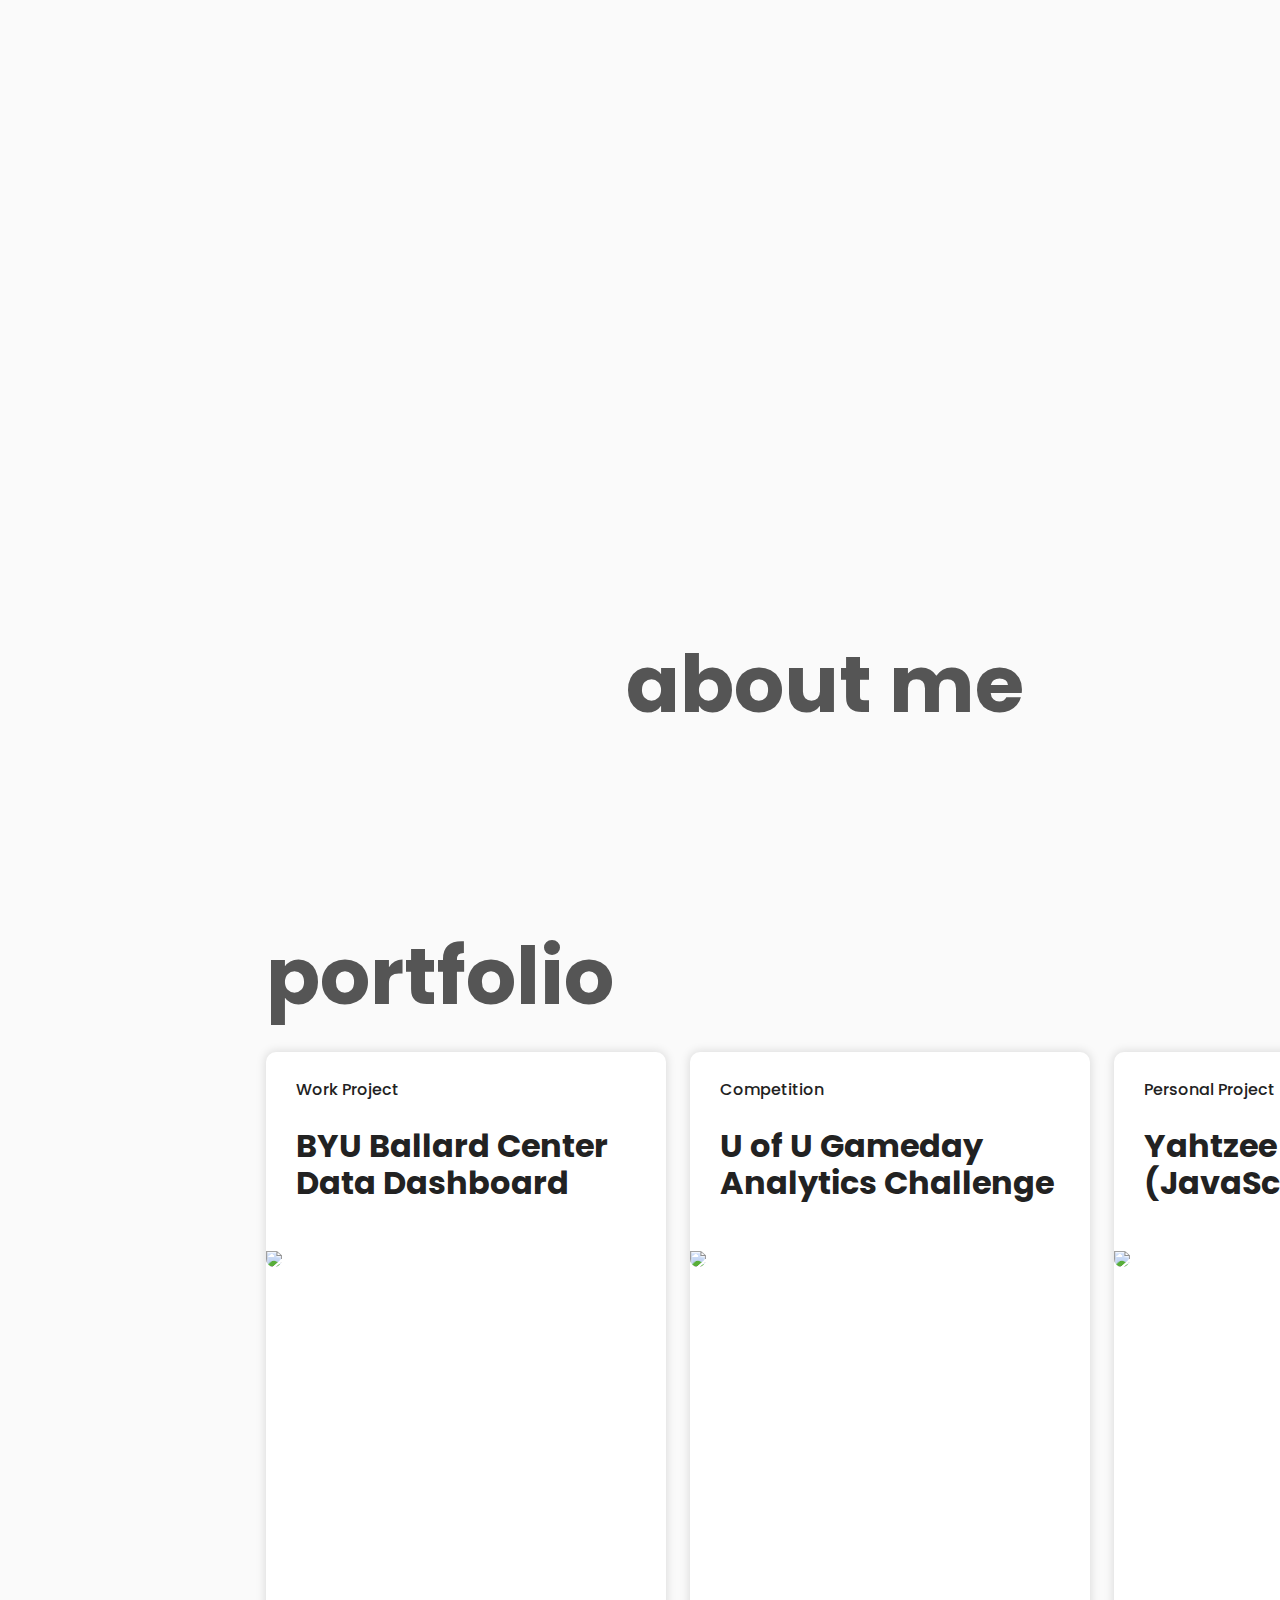
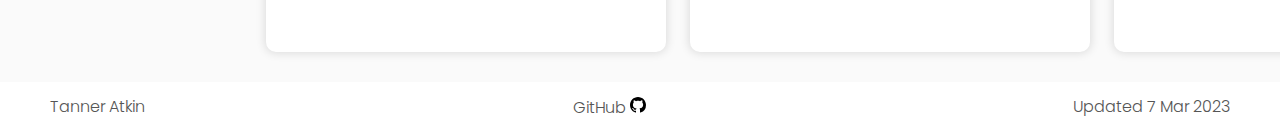
==== index.html @ 79a977b0 "load site" ====
<!DOCTYPE html>
<html lang="en">

<head>
  <meta charset="UTF-8">
  <meta http-equiv="X-UA-Compatible" content="IE=edge">
  <meta name="viewport" content="width=device-width, initial-scale=1.0">
  <link rel="preconnect" href="https://fonts.googleapis.com">
  <link rel="preconnect" href="https://fonts.gstatic.com" crossorigin>
  <link
    href="https://fonts.googleapis.com/css2?family=Lora:ital,wght@0,400;0,500;0,600;0,700;1,400;1,500;1,600;1,700&family=Poppins:ital,wght@0,100;0,200;0,300;0,400;0,500;0,600;0,700;0,800;0,900;1,100;1,200;1,300;1,400;1,500;1,600;1,700;1,800;1,900&display=swap"
    rel="stylesheet">
  <link rel="stylesheet" href="normalize.css">
  <link rel="stylesheet" href="style.css">
  <script src="script.js"></script>
  <title>Title</title>
</head>

<body onload="traceName()">
  <svg class="nameTrace" viewBox="0 0 632 94" fill="none" xmlns="http://www.w3.org/2000/svg">
    <clippath id="svgClip">
      <path
        d="M613.352 81H630.352V48.4C630.352 33.4 621.752 24.6 608.852 24.6C601.352 24.6 595.352 27.9 591.952 32.6V25.2H574.852V81H591.952V50.7C591.952 43.1 596.152 38.9 602.652 38.9C609.152 38.9 613.352 43.1 613.352 50.7V81Z" />
      <path
        d="M545.36 81H562.46V25.2H545.36V81ZM553.96 19.4C559.96 19.4 564.06 15.3 564.06 10.2C564.06 4.99999 559.96 0.899994 553.96 0.899994C547.86 0.899994 543.76 4.99999 543.76 10.2C543.76 15.3 547.86 19.4 553.96 19.4Z" />
      <path
        d="M483.544 81H500.644V57.6L517.644 81H538.844L515.444 53.2L538.644 25.2H517.544L500.644 47.9V7H483.544V81Z" />
      <path
        d="M445.619 61.6C445.619 76.1 453.719 81 465.319 81H474.019V66.5H467.919C464.119 66.5 462.719 65.1 462.719 61.8V39.4H473.919V25.2H462.719V11.6H445.619V25.2H438.819V39.4H445.619V61.6Z" />
      <path
        d="M371.648 53C371.648 70.6 382.548 81.8 396.148 81.8C404.448 81.8 410.348 78 413.448 73.1V81H430.548V25.2H413.448V33.1C410.448 28.2 404.548 24.4 396.248 24.4C382.548 24.4 371.648 35.4 371.648 53ZM413.448 53.1C413.448 62 407.748 66.9 401.248 66.9C394.848 66.9 389.048 61.9 389.048 53C389.048 44.1 394.848 39.3 401.248 39.3C407.748 39.3 413.448 44.2 413.448 53.1Z" />
      <path
        d="M328.183 55.1C328.183 45.5 332.883 42.7 340.983 42.7H345.683V24.6C338.183 24.6 332.083 28.6 328.183 34.5V25.2H311.083V81H328.183V55.1Z" />
      <path
        d="M220.579 81H237.579V48.4C237.579 33.4 228.979 24.6 216.079 24.6C208.579 24.6 202.579 27.9 199.179 32.6V25.2H182.079V81H199.179V50.7C199.179 43.1 203.379 38.9 209.879 38.9C216.379 38.9 220.579 43.1 220.579 50.7V81Z" />
      <path
        d="M153.196 81H170.196V48.4C170.196 33.4 161.596 24.6 148.696 24.6C141.196 24.6 135.196 27.9 131.796 32.6V25.2H114.696V81H131.796V50.7C131.796 43.1 135.996 38.9 142.496 38.9C148.996 38.9 153.196 43.1 153.196 50.7V81Z" />
      <path
        d="M28.6 81C17 81 8.90001 76.1 8.90001 61.6V39.4H2.10001V25.2H8.90001V11.6H26V25.2H37.2V39.4H26V61.8C26 65.1 27.4 66.5 31.2 66.5H37.3V81H28.6Z" />
      <path
        d="M43.425 53C43.425 70.6 54.325 81.8 67.925 81.8C76.225 81.8 82.125 78 85.225 73.1V81H102.325V25.2H85.225V33.1C82.225 28.2 76.325 24.4 68.025 24.4C54.325 24.4 43.425 35.4 43.425 53ZM85.225 53.1C85.225 62 79.525 66.9 73.025 66.9C66.625 66.9 60.825 61.9 60.825 53C60.825 44.1 66.625 39.3 73.025 39.3C79.525 39.3 85.225 44.2 85.225 53.1Z" />
      <path
        d="M274.062 38.1C279.762 38.1 284.562 41.6 284.562 47.7H263.162C264.162 41.5 268.462 38.1 274.062 38.1ZM300.762 62.5H282.562C281.162 65.5 278.462 67.9 273.662 67.9C268.162 67.9 263.662 64.5 263.062 57.2H301.762C301.962 55.5 302.062 53.8 302.062 52.2C302.062 35.2 290.562 24.4 274.262 24.4C257.662 24.4 246.062 35.4 246.062 53.1C246.062 70.8 257.862 81.8 274.262 81.8C288.162 81.8 298.062 73.4 300.762 62.5Z" />
    </clippath>
    <path id="layer1_ft1" clip-path="url(#svgClip)" pathLength="1" stroke-width="17.5" class="layer1 reverse"
      d="M39.8003 73.7499L29.9 73.7499C22.2 73.7499 17.45 70.5999 17.45 61.6999V10.1233" />
    <path id="layer1_ft2" clip-path="url(#svgClip)" pathLength="1" stroke-width="14.2" class="layer1"
      d="M0.771192 32.2945L38.6075 32.2945" />
    <path id="layer1_fa2" clip-path="url(#svgClip)" pathLength="1" stroke-width="17.1" class="layer1"
      d="M93.7791 23.618L93.7791 82.582" />
    <path id="layer1_fa1" clip-path="url(#svgClip)" pathLength="1" stroke-width="20" class="layer1"
      d="M103.125 43.1183H87.3257C83.8428 36.2647 76.6451 31.85 69.6682 31.85C59.9794 31.85 52.125 41.3639 52.125 53.1C52.125 64.8361 59.9794 74.35 69.6682 74.35C76.6451 74.35 83.8428 69.4167 87.3257 62.2729H103.125  " />
    <path id="layer1_fn1" clip-path="url(#svgClip)" pathLength="1" stroke-width="17.1" class="layer1"
      d="M123.247 23.618L123.247 82.582" />
    <path id="layer1_fn2" clip-path="url(#svgClip)" pathLength="1" stroke-width="20" class="layer1 reverse"
      d="M161.714 82.3341V49.55C161.714 38.25 155.314 31.75 145.614 31.75C141.536 31.75 137.634 33.4158 134.17 36.0572C129.936 39.2861 126.355 43.9728 123.904 48.8565H113.395" />
    <path id="layer1_sn1" clip-path="url(#svgClip)" pathLength="1" stroke-width="17.1" class="layer1"
      d="M190.63 23.618L190.63 82.582" />
    <path id="layer1_sn2" clip-path="url(#svgClip)" pathLength="1" stroke-width="20" class="layer1 reverse"
      d="M229.079 82.3341V49.55C229.079 38.25 222.679 31.75 212.979 31.75C208.901 31.75 204.999 33.4158 201.535 36.0572C197.301 39.2861 193.72 43.9728 191.269 48.8565H180.76" />
    <path id="layer1_e1" clip-path="url(#svgClip)" pathLength="1" stroke-width="9.5" class="layer1"
      d="M263.01 52.4509L303.228 52.4509" />
    <path id="layer1_e2" clip-path="url(#svgClip)" pathLength="1" stroke-width="20" class="layer1"
      d="M293.595 52.9014C293.595 40.521 284.617 30.4846 273.544 30.4846C262.47 30.4846 253.492 40.521 253.492 52.9014C253.492 65.2818 262.47 75.3181 273.544 75.3181C282.524 75.3181 290.126 69.693 292.679 60.5947V57.7715" />
    <path id="layer1_r1" clip-path="url(#svgClip)" pathLength="1" stroke-width="17.1" class="layer1"
      d="M319.63 23.618L319.63 82.582" />
    <path id="layer1_r2" clip-path="url(#svgClip)" pathLength="1" stroke-width="20" class="layer1 reverse"
      d="M346.646 33.65C342.383 33.65 332.758 34.6419 325.408 45.2712H310.356" />
    <path id="layer1_sa2" clip-path="url(#svgClip)" pathLength="1" stroke-width="17.1" class="layer1"
      d="M422.002 23.618L422.002 82.582" />
    <path id="layer1_sa1" clip-path="url(#svgClip)" pathLength="1" stroke-width="20" class="layer1"
      d="M431.348 43.1183H415.548C412.066 36.2647 404.868 31.85 397.891 31.85C388.202 31.85 380.348 41.3639 380.348 53.1C380.348 64.8361 388.202 74.35 397.891 74.35C404.868 74.35 412.066 69.4167 415.548 62.2729H431.348" />
    <path id="layer1_st1" clip-path="url(#svgClip)" pathLength="1" stroke-width="17.5" class="layer1 reverse"
      d="M476.522 73.7499L466.622 73.7499C458.922 73.7499 454.172 70.5999 454.172 61.6999V10.1233" />
    <path id="layer1_st2" clip-path="url(#svgClip)" pathLength="1" stroke-width="14.2" class="layer1"
      d="M437.493 32.2945L475.329 32.2945" />
    <path id="layer1_k1" clip-path="url(#svgClip)" pathLength="1" stroke-width="17.1" class="layer1"
      d="M492.102 5.48363L492.102 82.582" />
    <path id="layer1_k2" clip-path="url(#svgClip)" pathLength="1" stroke-width="17.1" class="layer1"
      d="M532.297 19.8696L501.614 58.2023" />
    <path id="layer1_k3" clip-path="url(#svgClip)" pathLength="1" stroke-width="17.1" class="layer1 reverse"
      d="M532.437 86.3237L501.898 47.8767" />
    <path id="layer1_i1" clip-path="url(#svgClip)" pathLength="1" stroke-width="20" class="layer1"
      d="M553.91 23.618L553.91 82.582" />
    <path id="layer1_i2" clip-path="url(#svgClip)" pathLength="1" stroke-width="20" class="layer1 reverse"
      d="M565.204 10.3233L542.617 10.3233" />
    <path id="layer1_tn1" clip-path="url(#svgClip)" pathLength="1" stroke-width="17.1" class="layer1"
      d="M583.403 23.618L583.403 82.582" />
    <path id="layer1_tn2" clip-path="url(#svgClip)" pathLength="1" stroke-width="20" class="layer1 reverse"
      d="M621.891 82.3341V49.55C621.891 38.25 615.491 31.75 605.791 31.75C601.713 31.75 597.812 33.4158 594.347 36.0572C590.113 39.2861 586.532 43.9728 584.081 48.8565H573.572" />
    <path id="layer2_ft1" clip-path="url(#svgClip)" pathLength="1" stroke-width="17.5" class="layer2 reverse"
      d="M39.8003 73.7499L29.9 73.7499C22.2 73.7499 17.45 70.5999 17.45 61.6999V10.1233" />
    <path id="layer2_ft2" clip-path="url(#svgClip)" pathLength="1" stroke-width="14.2" class="layer2"
      d="M0.771192 32.2945L38.6075 32.2945" />
    <path id="layer2_fa2" clip-path="url(#svgClip)" pathLength="1" stroke-width="17.1" class="layer2"
      d="M93.7791 23.618L93.7791 82.582" />
    <path id="layer2_fa1" clip-path="url(#svgClip)" pathLength="1" stroke-width="20" class="layer2"
      d="M103.125 43.1183H87.3257C83.8428 36.2647 76.6451 31.85 69.6682 31.85C59.9794 31.85 52.125 41.3639 52.125 53.1C52.125 64.8361 59.9794 74.35 69.6682 74.35C76.6451 74.35 83.8428 69.4167 87.3257 62.2729H103.125  " />
    <path id="layer2_fn1" clip-path="url(#svgClip)" pathLength="1" stroke-width="17.1" class="layer2"
      d="M123.247 23.618L123.247 82.582" />
    <path id="layer2_fn2" clip-path="url(#svgClip)" pathLength="1" stroke-width="20" class="layer2 reverse"
      d="M161.714 82.3341V49.55C161.714 38.25 155.314 31.75 145.614 31.75C141.536 31.75 137.634 33.4158 134.17 36.0572C129.936 39.2861 126.355 43.9728 123.904 48.8565H113.395" />
    <path id="layer2_sn1" clip-path="url(#svgClip)" pathLength="1" stroke-width="17.1" class="layer2"
      d="M190.63 23.618L190.63 82.582" />
    <path id="layer2_sn2" clip-path="url(#svgClip)" pathLength="1" stroke-width="20" class="layer2 reverse"
      d="M229.079 82.3341V49.55C229.079 38.25 222.679 31.75 212.979 31.75C208.901 31.75 204.999 33.4158 201.535 36.0572C197.301 39.2861 193.72 43.9728 191.269 48.8565H180.76" />
    <path id="layer2_e1" clip-path="url(#svgClip)" pathLength="1" stroke-width="9.5" class="layer2"
      d="M263.01 52.4509L303.228 52.4509" />
    <path id="layer2_e2" clip-path="url(#svgClip)" pathLength="1" stroke-width="20" class="layer2"
      d="M293.595 52.9014C293.595 40.521 284.617 30.4846 273.544 30.4846C262.47 30.4846 253.492 40.521 253.492 52.9014C253.492 65.2818 262.47 75.3181 273.544 75.3181C282.524 75.3181 290.126 69.693 292.679 60.5947V57.7715" />
    <path id="layer2_r1" clip-path="url(#svgClip)" pathLength="1" stroke-width="17.1" class="layer2"
      d="M319.63 23.618L319.63 82.582" />
    <path id="layer2_r2" clip-path="url(#svgClip)" pathLength="1" stroke-width="20" class="layer2 reverse"
      d="M346.646 33.65C342.383 33.65 332.758 34.6419 325.408 45.2712H310.356" />
    <path id="layer2_sa2" clip-path="url(#svgClip)" pathLength="1" stroke-width="17.1" class="layer2"
      d="M422.002 23.618L422.002 82.582" />
    <path id="layer2_sa1" clip-path="url(#svgClip)" pathLength="1" stroke-width="20" class="layer2"
      d="M431.348 43.1183H415.548C412.066 36.2647 404.868 31.85 397.891 31.85C388.202 31.85 380.348 41.3639 380.348 53.1C380.348 64.8361 388.202 74.35 397.891 74.35C404.868 74.35 412.066 69.4167 415.548 62.2729H431.348" />
    <path id="layer2_st1" clip-path="url(#svgClip)" pathLength="1" stroke-width="17.5" class="layer2 reverse"
      d="M476.522 73.7499L466.622 73.7499C458.922 73.7499 454.172 70.5999 454.172 61.6999V10.1233" />
    <path id="layer2_st2" clip-path="url(#svgClip)" pathLength="1" stroke-width="14.2" class="layer2"
      d="M437.493 32.2945L475.329 32.2945" />
    <path id="layer2_k1" clip-path="url(#svgClip)" pathLength="1" stroke-width="17.1" class="layer2"
      d="M492.102 5.48363L492.102 82.582" />
    <path id="layer2_k2" clip-path="url(#svgClip)" pathLength="1" stroke-width="17.1" class="layer2"
      d="M532.297 19.8696L501.614 58.2023" />
    <path id="layer2_k3" clip-path="url(#svgClip)" pathLength="1" stroke-width="17.1" class="layer2 reverse"
      d="M532.437 86.3237L501.898 47.8767" />
    <path id="layer2_i1" clip-path="url(#svgClip)" pathLength="1" stroke-width="20" class="layer2"
      d="M553.91 23.618L553.91 82.582" />
    <path id="layer2_i2" clip-path="url(#svgClip)" pathLength="1" stroke-width="20" class="layer2 reverse"
      d="M565.204 10.3233L542.617 10.3233" />
    <path id="layer2_tn1" clip-path="url(#svgClip)" pathLength="1" stroke-width="17.1" class="layer2"
      d="M583.403 23.618L583.403 82.582" />
    <path id="layer2_tn2" clip-path="url(#svgClip)" pathLength="1" stroke-width="20" class="layer2 reverse"
      d="M621.891 82.3341V49.55C621.891 38.25 615.491 31.75 605.791 31.75C601.713 31.75 597.812 33.4158 594.347 36.0572C590.113 39.2861 586.532 43.9728 584.081 48.8565H573.572" />
  </svg>
  <h2 class="aboutMe">about me</h2>
  <h2 class="portfolio">portfolio</h2>
  <section class="cards">
    <a href="" class="card">
      <p>Work Project</p>
      <h3>BYU Ballard Center<br>Data Dashboard</h3>
      <img src="https://picsum.photos/seed/seed/400">
    </a>
    <a href="" class="card">
      <p>Competition</p>
      <h3>U of U Gameday<br>Analytics Challenge</h3>
      <img src="https://picsum.photos/seed/ascas/400">
    </a>
    <a href="" class="card">
      <p>Personal Project</p>
      <h3>Yahtzee Game<br>(JavaScript)</h3>
      <img src="https://picsum.photos/seed/ughaas/400">
    </a>
    <a href="" class="card">
      <p>Schoool Project</p>
      <h3>Human Trafficking<br>Info Website</h3>
      <img src="https://picsum.photos/seed/sdvsd/400">
    </a>
    <a href="" class="card">
      <p>Personal Project</p>
      <h3>View Code<br><br></h3>
      <img src="https://picsum.photos/seed/asdvasd/400">
    </a>
    <a href="" class="card">
      <p>Resume</p>
      <h3>View Resume<br><br></h3>
      <img src="https://picsum.photos/seed/casca/400">
    </a>
  </section>
  <footer>
    <p>Tanner Atkin</p>
    <a href="github.com">
      <p>GitHub</p>
      <svg height="16" viewBox="0 0 16 16" width="16">
        <path fill-rule="evenodd"
          d="M8 0C3.58 0 0 3.58 0 8c0 3.54 2.29 6.53 5.47 7.59.4.07.55-.17.55-.38 0-.19-.01-.82-.01-1.49-2.01.37-2.53-.49-2.69-.94-.09-.23-.48-.94-.82-1.13-.28-.15-.68-.52-.01-.53.63-.01 1.08.58 1.23.82.72 1.21 1.87.87 2.33.66.07-.52.28-.87.51-1.07-1.78-.2-3.64-.89-3.64-3.95 0-.87.31-1.59.82-2.15-.08-.2-.36-1.02.08-2.12 0 0 .67-.21 2.2.82.64-.18 1.32-.27 2-.27.68 0 1.36.09 2 .27 1.53-1.04 2.2-.82 2.2-.82.44 1.1.16 1.92.08 2.12.51.56.82 1.27.82 2.15 0 3.07-1.87 3.75-3.65 3.95.29.25.54.73.54 1.48 0 1.07-.01 1.93-.01 2.2 0 .21.15.46.55.38A8.013 8.013 0 0016 8c0-4.42-3.58-8-8-8z">
        </path>
      </svg>
    </a>
    <p>Updated 7 Mar 2023</p>
  </footer>
</body>

</html>
---- style.css ----
:root {
  --color-primary: #f46036;
  --color-secondary: #6c9a8b;
  --color-shadow: #00000020;

  --color-offwhite: #fafafa;
  --color-offblack: #222;
  --color-darkgrey: #555;
  --color-lightgrey: #aaa;
}

body {
  background-color: var(--color-offwhite);
}

h1,
h2,
h3,
h4,
h5,
h6 {
  font-family: "Poppins", sans-serif;
}
body,
p {
  font-family: "Lora", serif;
}

/* Name Trace */

.nameTrace {
  width: 500px;
  margin: 40vh 0 200px 20vw;
}

.nameTrace > path {
  stroke-dasharray: 1;
  stroke-dashoffset: 1;
}

.nameTrace > .layer1 {
  stroke: var(--color-lightgrey);
}

.nameTrace > .layer2 {
  stroke: var(--color-darkgrey);
}

.nameTrace > .reverse {
  stroke-dashoffset: -1;
}

@keyframes draw {
  to {
    stroke-dashoffset: 0;
  }
}

/* About Me */
h2 {
  color: var(--color-darkgrey);
  font-size: 5rem;
  margin: 0px;
}
.aboutMe {
  text-align: right;
  margin-right: 20vw;
  margin-bottom: 200px;
}

.portfolio {
  margin-left: 20vw;
  padding-left: 10px;
}

/* Cards */

.cards {
  padding: 0px 20px 0 20vw;
  white-space: nowrap;
  overflow-x: scroll;
  overflow-y: scroll;
}

.cards::-webkit-scrollbar {
  display: none;
}

.card {
  width: 400px;
  height: 600px;
  margin: 30px 10px;
  box-shadow: 0 0 10px 1px var(--color-shadow);
  border-radius: 10px;
  display: inline-block;
  background-color: white;
  text-decoration: none;
  transition: 300ms;
}

.card:hover {
  transform: scale(1.0125);
  box-shadow: 0 0 20px 2px var(--color-shadow);
}

.card p {
  font-family: "Poppins", sans-serif;
  font-weight: 500;
  font-size: 1rem;
  line-height: 1rem;
  margin: 30px 0 0 30px;
  color: var(--color-offblack);
}

.card h3 {
  font-weight: 700;
  font-size: 2rem;
  line-height: 2rem + 10px;
  margin: 30px 30px 50px 30px;
  color: var(--color-offblack);
}

.card img {
  border-radius: 0 0 10px 10px;
}

/* Footer */

footer {
  background-color: white;
  height: 50px;
  padding: 0px 50px;
  display: flex;
  justify-content: space-between;
  align-items: center;
}
footer a {
  text-decoration: none;
}
footer p {
  font-family: "Poppins", sans-serif;
  font-weight: 300;
  color: var(--color-darkgrey);
  display: inline;
}

footer svg {
  display: inline;
}
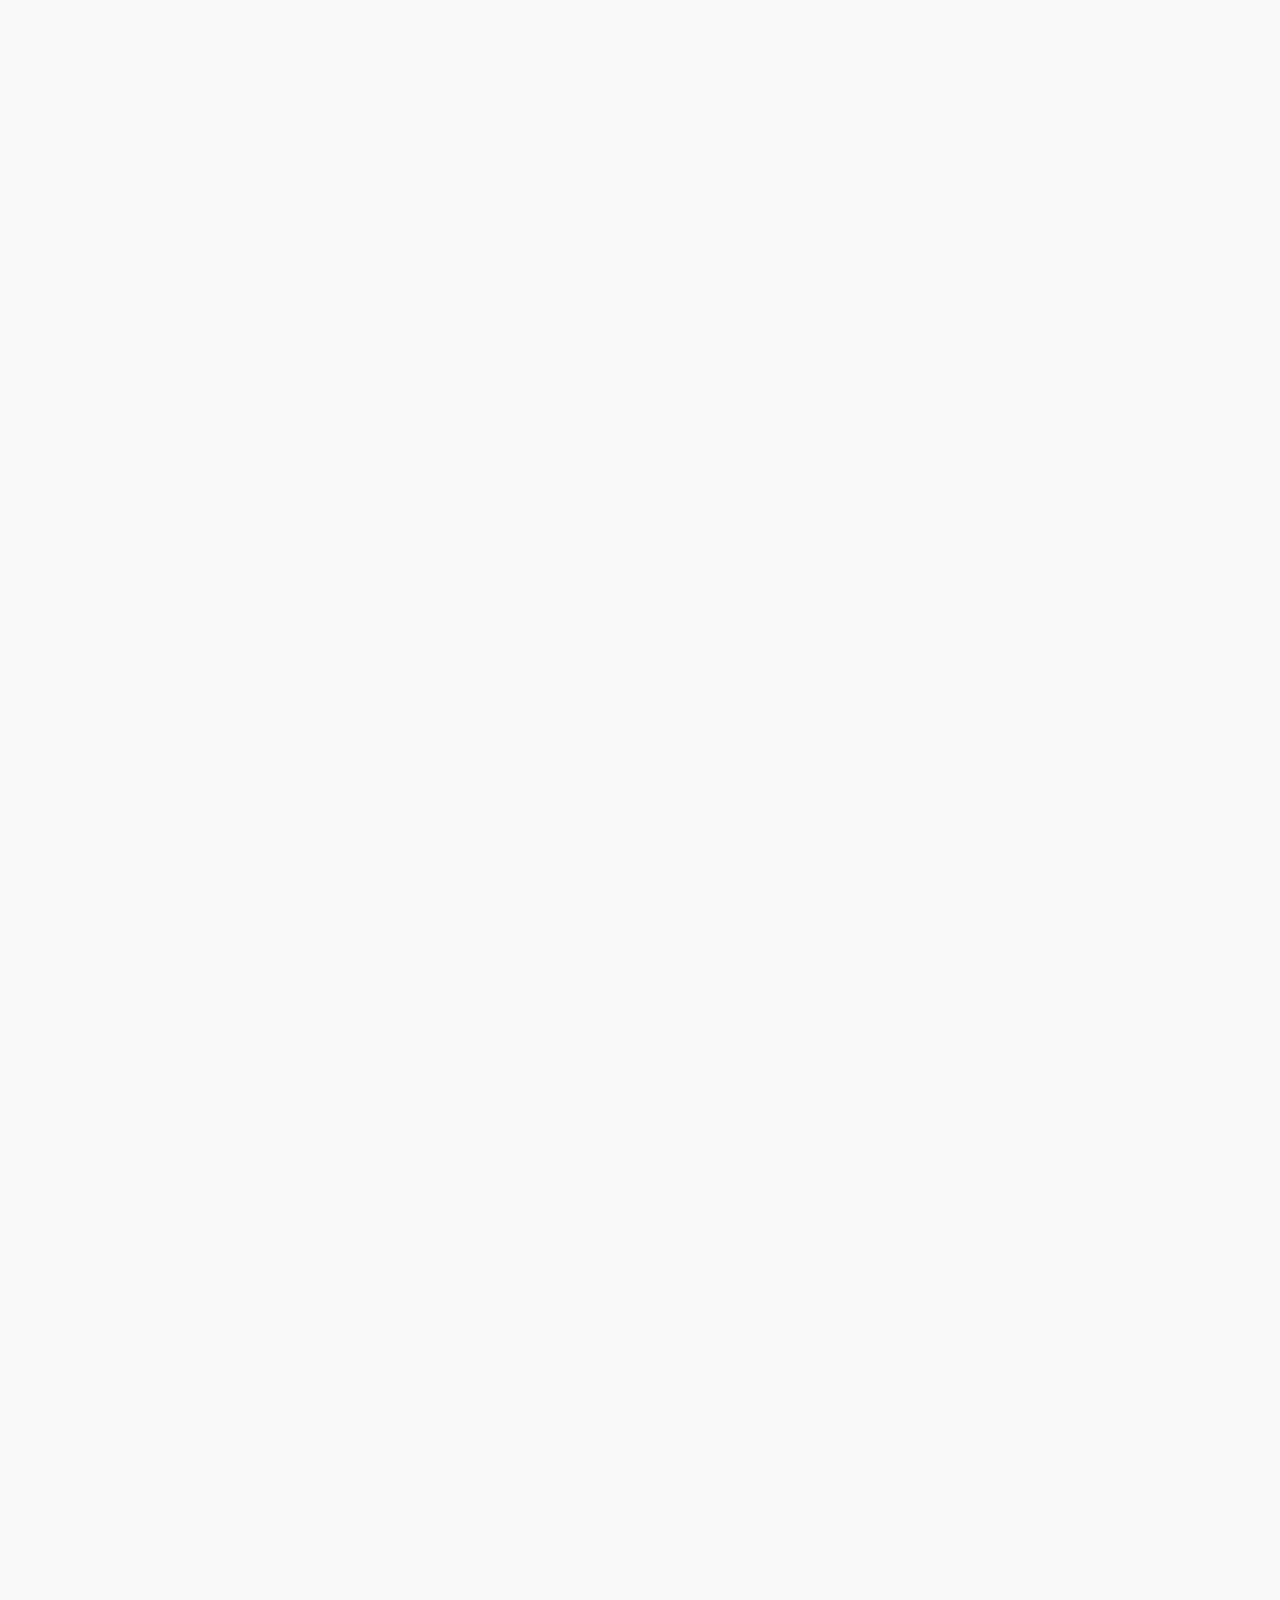
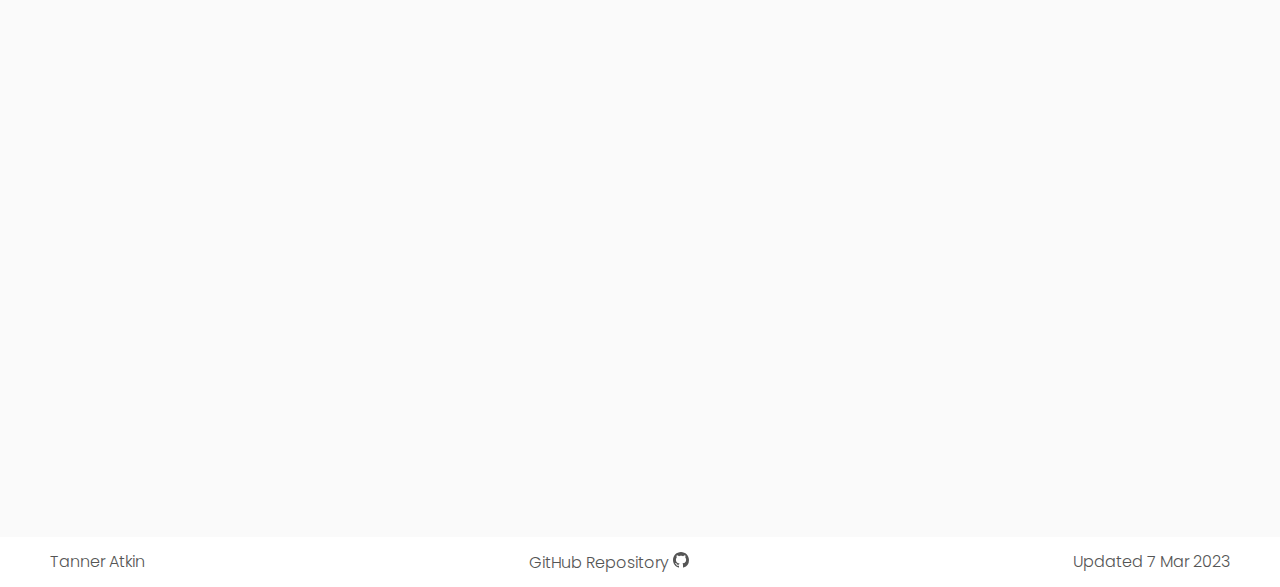
==== commit 42eed91f: "fixed fade in animations" ====
--- a/index.html
+++ b/index.html
@@ -5,18 +5,20 @@
   <meta charset="UTF-8">
   <meta http-equiv="X-UA-Compatible" content="IE=edge">
   <meta name="viewport" content="width=device-width, initial-scale=1.0">
+  <!-- Google Fonts -->
   <link rel="preconnect" href="https://fonts.googleapis.com">
   <link rel="preconnect" href="https://fonts.gstatic.com" crossorigin>
   <link
     href="https://fonts.googleapis.com/css2?family=Lora:ital,wght@0,400;0,500;0,600;0,700;1,400;1,500;1,600;1,700&family=Poppins:ital,wght@0,100;0,200;0,300;0,400;0,500;0,600;0,700;0,800;0,900;1,100;1,200;1,300;1,400;1,500;1,600;1,700;1,800;1,900&display=swap"
     rel="stylesheet">
+  <!-- External Files -->
   <link rel="stylesheet" href="normalize.css">
   <link rel="stylesheet" href="style.css">
-  <script src="script.js"></script>
+  <script src="script.js" defer></script>
   <title>Title</title>
 </head>
 
-<body onload="traceName()">
+<body>
   <svg class="nameTrace" viewBox="0 0 632 94" fill="none" xmlns="http://www.w3.org/2000/svg">
     <clippath id="svgClip">
       <path
@@ -135,9 +137,9 @@
     <path id="layer2_tn2" clip-path="url(#svgClip)" pathLength="1" stroke-width="20" class="layer2 reverse"
       d="M621.891 82.3341V49.55C621.891 38.25 615.491 31.75 605.791 31.75C601.713 31.75 597.812 33.4158 594.347 36.0572C590.113 39.2861 586.532 43.9728 584.081 48.8565H573.572" />
   </svg>
-  <h2 class="aboutMe">about me</h2>
-  <h2 class="portfolio">portfolio</h2>
-  <section class="cards">
+  <h2 class="aboutMe fadeIn">about me</h2>
+  <h2 class="portfolio fadeIn">portfolio</h2>
+  <section class="cards fadeIn">
     <a href="" class="card">
       <p>Work Project</p>
       <h3>BYU Ballard Center<br>Data Dashboard</h3>
@@ -171,8 +173,7 @@
   </section>
   <footer>
     <p>Tanner Atkin</p>
-    <a href="github.com">
-      <p>GitHub</p>
+    <a href="https://github.com/tmanatkin/portfolioSite" target="_blank"> GitHub Repository
       <svg height="16" viewBox="0 0 16 16" width="16">
         <path fill-rule="evenodd"
           d="M8 0C3.58 0 0 3.58 0 8c0 3.54 2.29 6.53 5.47 7.59.4.07.55-.17.55-.38 0-.19-.01-.82-.01-1.49-2.01.37-2.53-.49-2.69-.94-.09-.23-.48-.94-.82-1.13-.28-.15-.68-.52-.01-.53.63-.01 1.08.58 1.23.82.72 1.21 1.87.87 2.33.66.07-.52.28-.87.51-1.07-1.78-.2-3.64-.89-3.64-3.95 0-.87.31-1.59.82-2.15-.08-.2-.36-1.02.08-2.12 0 0 .67-.21 2.2.82.64-.18 1.32-.27 2-.27.68 0 1.36.09 2 .27 1.53-1.04 2.2-.82 2.2-.82.44 1.1.16 1.92.08 2.12.51.56.82 1.27.82 2.15 0 3.07-1.87 3.75-3.65 3.95.29.25.54.73.54 1.48 0 1.07-.01 1.93-.01 2.2 0 .21.15.46.55.38A8.013 8.013 0 0016 8c0-4.42-3.58-8-8-8z">
--- a/style.css
+++ b/style.css
@@ -1,8 +1,4 @@
 :root {
-  --color-primary: #f46036;
-  --color-secondary: #6c9a8b;
-  --color-shadow: #00000020;
-
   --color-offwhite: #fafafa;
   --color-offblack: #222;
   --color-darkgrey: #555;
@@ -30,7 +26,7 @@
 
 .nameTrace {
   width: 500px;
-  margin: 40vh 0 200px 20vw;
+  margin: 45vh 0 45vh 20vw;
 }
 
 .nameTrace > path {
@@ -56,7 +52,14 @@
   }
 }
 
+@keyframes undraw {
+  to {
+    stroke-dashoffset: 1;
+  }
+}
+
 /* About Me */
+
 h2 {
   color: var(--color-darkgrey);
   font-size: 5rem;
@@ -65,15 +68,15 @@
 .aboutMe {
   text-align: right;
   margin-right: 20vw;
-  margin-bottom: 200px;
+  margin-bottom: 45vh;
 }
+
+/* Portfolio */
 
 .portfolio {
   margin-left: 20vw;
   padding-left: 10px;
 }
-
-/* Cards */
 
 .cards {
   padding: 0px 20px 0 20vw;
@@ -134,16 +137,56 @@
   justify-content: space-between;
   align-items: center;
 }
-footer a {
+footer a,
+footer p {
   text-decoration: none;
-}
-footer p {
   font-family: "Poppins", sans-serif;
   font-weight: 300;
   color: var(--color-darkgrey);
   display: inline;
 }
 
+footer a:hover {
+  text-decoration: underline;
+}
+
 footer svg {
   display: inline;
+  fill: var(--color-darkgrey);
 }
+
+/* Animation */
+.fadeIn {
+  opacity: 0;
+}
+.fromBottom {
+  animation: from-bottom 500ms ease-out forwards;
+}
+
+.fromTop {
+  animation: from-top 500ms ease-out forwards;
+}
+
+@keyframes from-bottom {
+  from {
+    opacity: 0;
+    transform: translateY(50px);
+  }
+
+  to {
+    transform: translateY(0);
+    opacity: 1;
+  }
+}
+
+@keyframes from-top {
+  from {
+    opacity: 0;
+    transform: translateY(-50px);
+  }
+
+  to {
+    transform: translateY(0);
+    opacity: 1;
+  }
+}
